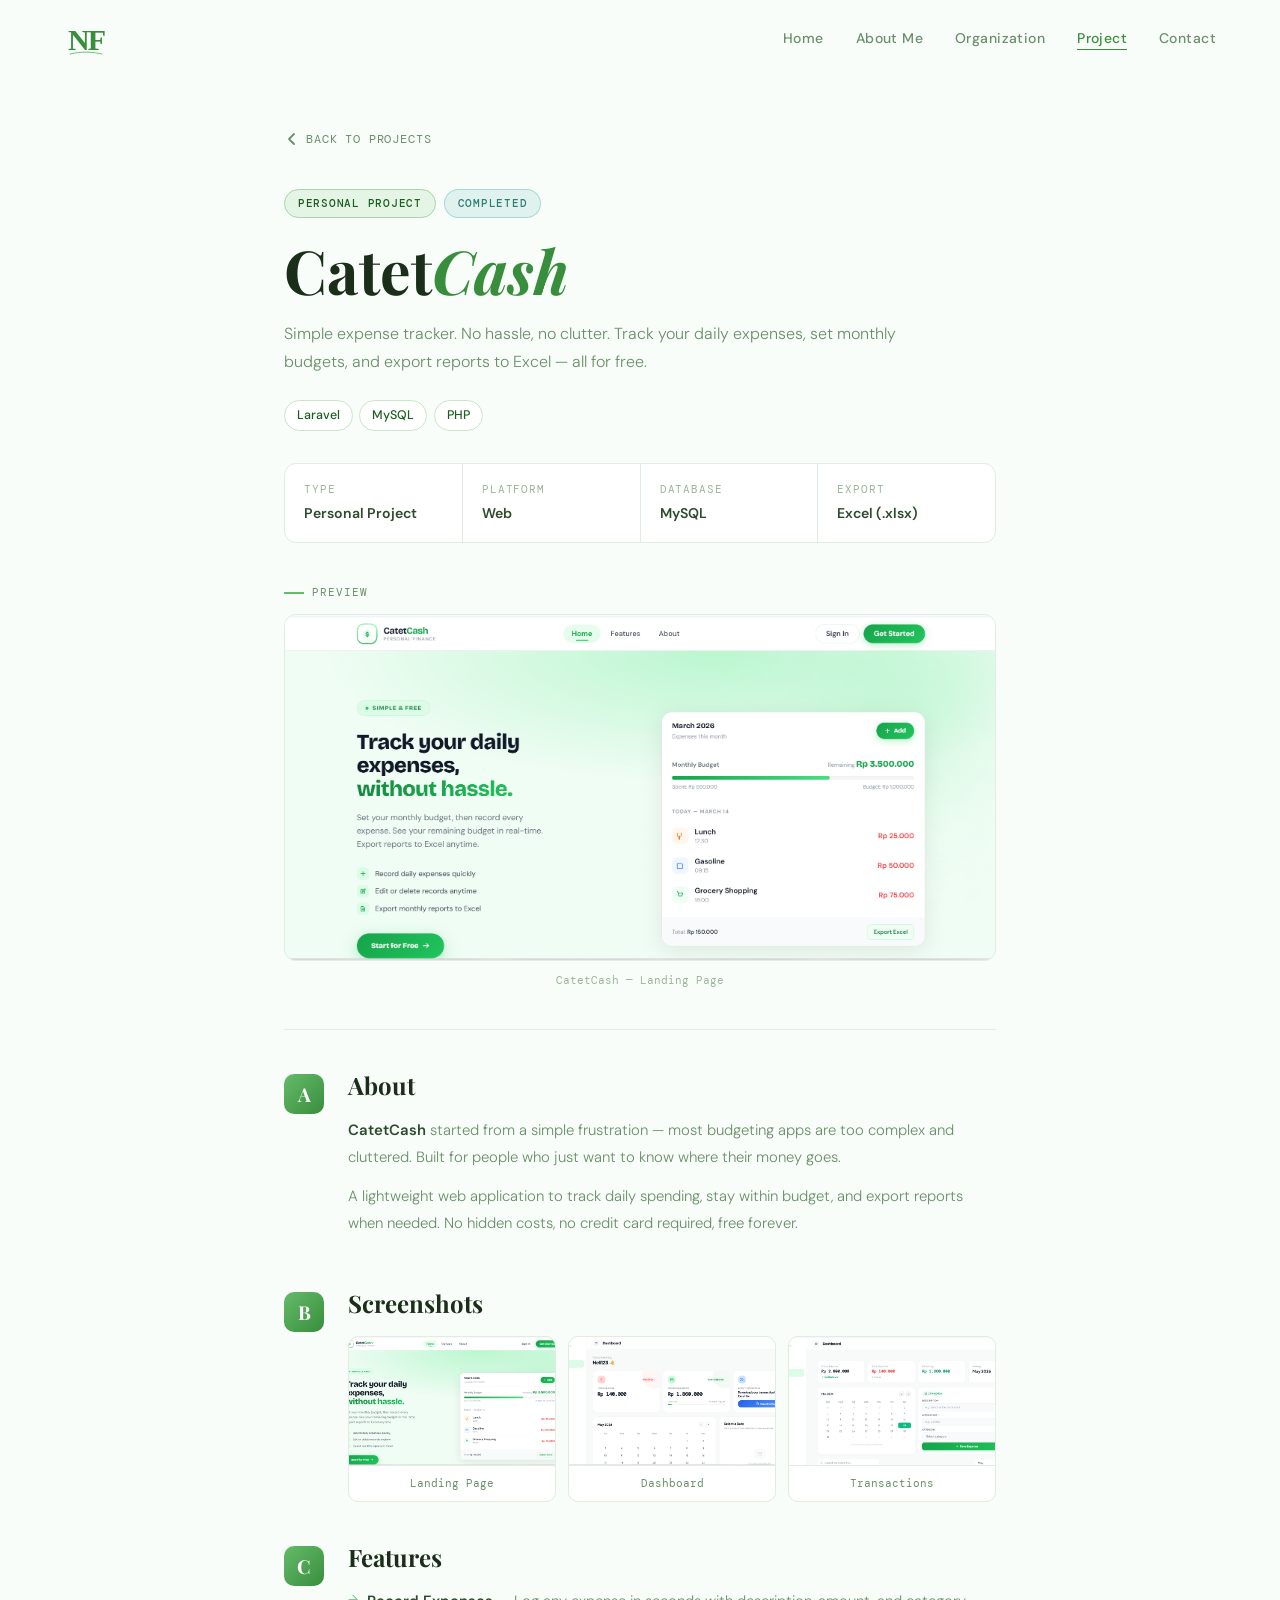
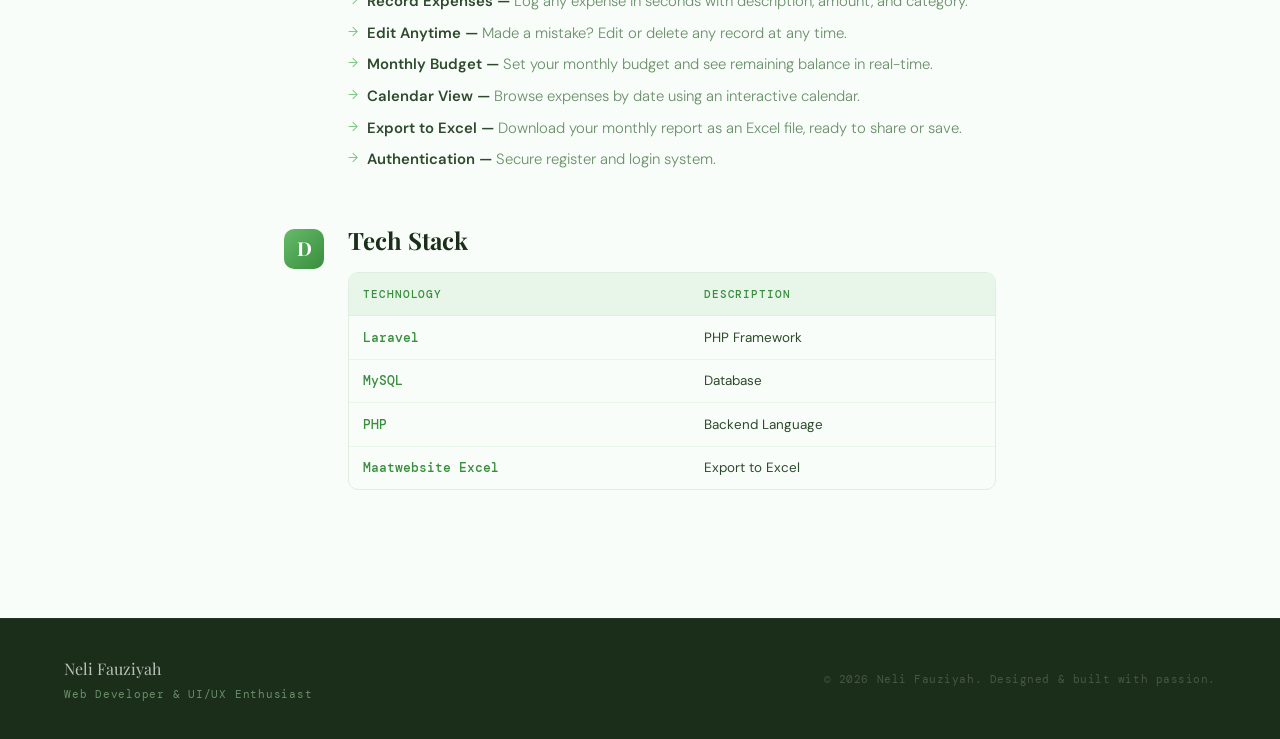
==== catetcash.html @ 25afa0e6 "Add Venus Cars project page with detailed descriptions, requirements, and visuals" ====
<!DOCTYPE html>
<html lang="en">

<head>
    <meta charset="UTF-8" />
    <meta name="viewport" content="width=device-width, initial-scale=1.0" />
    <title>CatetCash — Project</title>
    <link rel="icon" type="image/svg+xml"
        href="data:image/svg+xml,<svg xmlns='http://www.w3.org/2000/svg' viewBox='0 0 64 64'><rect width='64' height='64' rx='14' fill='%23f0faf0'/><text x='6' y='50' font-family='Georgia,serif' font-size='44' font-weight='700' fill='%23388e3c' letter-spacing='-3'>NF</text></svg>" />
    <link
        href="https://fonts.googleapis.com/css2?family=Playfair+Display:ital,wght@0,400;0,700;1,400&family=DM+Sans:wght@300;400;500;600&family=DM+Mono:wght@400;500&display=swap"
        rel="stylesheet" />
    <link rel="stylesheet" href="css/btc_store.css" />
    <style>
        .screenshot-grid {
            display: grid;
            grid-template-columns: repeat(3, 1fr);
            gap: 0.75rem;
            margin-top: 0.5rem;
        }

        .screenshot-item {
            border-radius: 10px;
            overflow: hidden;
            border: 1px solid var(--border);
            background: var(--green-pale);
        }

        .screenshot-frame {
            width: 100%;
            aspect-ratio: 16/10;
            display: flex;
            align-items: center;
            justify-content: center;
            overflow: hidden;
        }

        .screenshot-frame img {
            width: 100%;
            height: 100%;
            object-fit: cover;
            display: block;
        }

        .screenshot-fallback {
            display: none;
            flex-direction: column;
            align-items: center;
            gap: 0.4rem;
            padding: 1.5rem 1rem;
        }

        .screenshot-fallback span {
            font-family: "DM Mono", monospace;
            font-size: 0.65rem;
            color: var(--muted-light);
            text-align: center;
        }

        .screenshot-caption {
            font-family: "DM Mono", monospace;
            font-size: 0.68rem;
            color: var(--muted);
            text-align: center;
            padding: 0.5rem 0.75rem;
            border-top: 1px solid var(--border);
            background: var(--white);
        }

        .stack-table {
            width: 100%;
            border-collapse: collapse;
            font-size: 0.85rem;
        }

        .stack-table thead tr {
            background: var(--green-pale);
        }

        .stack-table th {
            padding: 0.75rem 0.9rem;
            text-align: left;
            font-family: "DM Mono", monospace;
            font-size: 0.68rem;
            color: var(--green);
            letter-spacing: 0.08em;
            text-transform: uppercase;
            font-weight: 500;
            border-bottom: 1px solid var(--border);
            white-space: nowrap;
        }

        .stack-table td {
            padding: 0.7rem 0.9rem;
            color: var(--text);
            font-size: 0.84rem;
            line-height: 1.5;
            border-bottom: 1px solid var(--green-pale);
            vertical-align: middle;
        }

        .stack-table tbody tr:last-child td {
            border-bottom: none;
        }

        .stack-table tbody tr:hover {
            background: #fafff8;
        }

        .stack-name {
            font-family: "DM Mono", monospace;
            font-size: 0.8rem;
            color: var(--green);
            font-weight: 500;
        }

        @media (max-width: 600px) {
            .screenshot-grid {
                grid-template-columns: 1fr;
            }
        }
    </style>
</head>

<body>

    <div class="nav-overlay" id="navOverlay"></div>

    <nav id="navbar">
        <a href="index.html" class="nav-logo">
            <svg width="44" height="44" viewBox="0 0 44 44" fill="none">
                <text x="4" y="34" font-family="Georgia, serif" font-size="30" font-weight="700" fill="#388e3c"
                    letter-spacing="-2">NF</text>
                <path d="M6 38 Q22 34 38 38" fill="none" stroke="#66bb6a" stroke-width="0.9" stroke-linecap="round" />
            </svg>
        </a>
        <ul class="nav-links" id="navLinks">
            <li><a href="index.html">Home</a></li>
            <li><a href="about.html">About Me</a></li>
            <li><a href="organization.html">Organization</a></li>
            <li><a href="project.html" class="active">Project</a></li>
            <li><a href="contact.html">Contact</a></li>
        </ul>
        <div class="hamburger" id="hamburger"><span></span><span></span><span></span></div>
    </nav>

    <main class="page-wrapper">
        <div class="article-container">

            <a href="project.html" class="back-link">
                <svg width="16" height="16" viewBox="0 0 16 16" fill="none" stroke="currentColor" stroke-width="1.8">
                    <path d="M10 3L5 8l5 5" stroke-linecap="round" stroke-linejoin="round" />
                </svg>
                Back to Projects
            </a>

            <header class="article-header">
                <div class="header-badges">
                    <span class="badge badge-cat">Personal Project</span>
                    <span class="badge badge-status">Completed</span>
                </div>
                <h1 class="article-title">Catet<em>Cash</em></h1>
                <p class="article-lead">Simple expense tracker. No hassle, no clutter. Track your daily expenses, set
                    monthly budgets, and export reports to Excel — all for free.</p>
                <div class="header-tags">
                    <span class="tech-chip">Laravel</span>
                    <span class="tech-chip">MySQL</span>
                    <span class="tech-chip">PHP</span>
                </div>
            </header>

            <div class="meta-strip">
                <div class="meta-item">
                    <span class="meta-label">Type</span>
                    <span class="meta-value">Personal Project</span>
                </div>
                <div class="meta-divider"></div>
                <div class="meta-item">
                    <span class="meta-label">Platform</span>
                    <span class="meta-value">Web</span>
                </div>
                <div class="meta-divider"></div>
                <div class="meta-item">
                    <span class="meta-label">Database</span>
                    <span class="meta-value">MySQL</span>
                </div>
                <div class="meta-divider"></div>
                <div class="meta-item">
                    <span class="meta-label">Export</span>
                    <span class="meta-value">Excel (.xlsx)</span>
                </div>
            </div>

            <div class="poster-block reveal">
                <p class="poster-label">Preview</p>
                <div class="poster-frame">
                    <img src="assets/landing1.png" alt="CatetCash Preview"
                        onerror="this.style.display='none';this.nextElementSibling.style.display='flex'" />
                    <div class="poster-fallback">
                        <svg viewBox="0 0 64 64" fill="none" width="48" height="48">
                            <rect x="6" y="12" width="52" height="36" rx="5" stroke="#66bb6a" stroke-width="1.6" />
                            <circle cx="22" cy="27" r="5" stroke="#a5d6a7" stroke-width="1.4" />
                            <path d="M6 40l14-10 10 8 8-7 18 13" stroke="#66bb6a" stroke-width="1.4"
                                stroke-linecap="round" stroke-linejoin="round" />
                        </svg>
                        <span>assets/landing1.png</span>
                        <span class="fallback-note">Website preview screenshot</span>
                    </div>
                </div>
                <p class="poster-caption">CatetCash — Landing Page</p>
            </div>

            <div class="section-divider"></div>

            <section class="content-section reveal">
                <div class="section-marker">A</div>
                <div class="section-body">
                    <h2>About</h2>
                    <p><strong>CatetCash</strong> started from a simple frustration — most budgeting apps are too
                        complex and cluttered. Built for people who just want to know where their money goes.</p>
                    <p>A lightweight web application to track daily spending, stay within budget, and export reports
                        when
                        needed. No hidden costs, no credit card required, free forever.</p>
                </div>
            </section>

            <section class="content-section reveal">
                <div class="section-marker">B</div>
                <div class="section-body">
                    <h2>Screenshots</h2>
                    <div class="screenshot-grid">
                        <div class="screenshot-item">
                            <div class="screenshot-frame">
                                <img src="assets/landing1.png" alt="Landing Page"
                                    onerror="this.style.display='none';this.nextElementSibling.style.display='flex'" />
                                <div class="screenshot-fallback">
                                    <svg viewBox="0 0 32 32" fill="none" width="28" height="28">
                                        <rect x="2" y="5" width="28" height="20" rx="3" stroke="#a5d6a7"
                                            stroke-width="1.4" />
                                        <circle cx="10" cy="13" r="3" stroke="#a5d6a7" stroke-width="1.2" />
                                        <path d="M2 20l7-5 6 4 4-3 11 7" stroke="#a5d6a7" stroke-width="1.2"
                                            stroke-linecap="round" stroke-linejoin="round" />
                                    </svg>
                                    <span>Landing Page</span>
                                </div>
                            </div>
                            <div class="screenshot-caption">Landing Page</div>
                        </div>
                        <div class="screenshot-item">
                            <div class="screenshot-frame">
                                <img src="assets/dashboard.png" alt="Dashboard"
                                    onerror="this.style.display='none';this.nextElementSibling.style.display='flex'" />
                                <div class="screenshot-fallback">
                                    <svg viewBox="0 0 32 32" fill="none" width="28" height="28">
                                        <rect x="2" y="5" width="28" height="20" rx="3" stroke="#a5d6a7"
                                            stroke-width="1.4" />
                                        <rect x="5" y="14" width="6" height="8" rx="1" stroke="#a5d6a7"
                                            stroke-width="1.2" />
                                        <rect x="13" y="10" width="6" height="12" rx="1" stroke="#a5d6a7"
                                            stroke-width="1.2" />
                                        <rect x="21" y="16" width="6" height="6" rx="1" stroke="#a5d6a7"
                                            stroke-width="1.2" />
                                    </svg>
                                    <span>Dashboard</span>
                                </div>
                            </div>
                            <div class="screenshot-caption">Dashboard</div>
                        </div>
                        <div class="screenshot-item">
                            <div class="screenshot-frame">
                                <img src="assets/transaksi.png" alt="Transactions"
                                    onerror="this.style.display='none';this.nextElementSibling.style.display='flex'" />
                                <div class="screenshot-fallback">
                                    <svg viewBox="0 0 32 32" fill="none" width="28" height="28">
                                        <rect x="2" y="5" width="28" height="20" rx="3" stroke="#a5d6a7"
                                            stroke-width="1.4" />
                                        <path d="M6 11h20M6 16h14M6 21h10" stroke="#a5d6a7" stroke-width="1.2"
                                            stroke-linecap="round" />
                                    </svg>
                                    <span>Transactions</span>
                                </div>
                            </div>
                            <div class="screenshot-caption">Transactions</div>
                        </div>
                    </div>
                </div>
            </section>

            <section class="content-section reveal">
                <div class="section-marker">C</div>
                <div class="section-body">
                    <h2>Features</h2>
                    <ul class="article-list">
                        <li><strong>Record Expenses —</strong> Log any expense in seconds with description, amount, and
                            category.</li>
                        <li><strong>Edit Anytime —</strong> Made a mistake? Edit or delete any record at any time.</li>
                        <li><strong>Monthly Budget —</strong> Set your monthly budget and see remaining balance in
                            real-time.</li>
                        <li><strong>Calendar View —</strong> Browse expenses by date using an interactive calendar.</li>
                        <li><strong>Export to Excel —</strong> Download your monthly report as an Excel file, ready to
                            share or save.</li>
                        <li><strong>Authentication —</strong> Secure register and login system.</li>
                    </ul>
                </div>
            </section>

            <section class="content-section reveal">
                <div class="section-marker">D</div>
                <div class="section-body">
                    <h2>Tech Stack</h2>
                    <div class="table-wrap">
                        <table class="stack-table">
                            <thead>
                                <tr>
                                    <th>Technology</th>
                                    <th>Description</th>
                                </tr>
                            </thead>
                            <tbody>
                                <tr>
                                    <td><span class="stack-name">Laravel</span></td>
                                    <td>PHP Framework</td>
                                </tr>
                                <tr>
                                    <td><span class="stack-name">MySQL</span></td>
                                    <td>Database</td>
                                </tr>
                                <tr>
                                    <td><span class="stack-name">PHP</span></td>
                                    <td>Backend Language</td>
                                </tr>
                                <tr>
                                    <td><span class="stack-name">Maatwebsite Excel</span></td>
                                    <td>Export to Excel</td>
                                </tr>
                            </tbody>
                        </table>
                    </div>
                </div>
            </section>

        </div>
    </main>

    <footer>
        <div class="footer-name">
            Neli Fauziyah
            <span>Web Developer &amp; UI/UX Enthusiast</span>
        </div>
        <div class="footer-copy">&copy; 2026 Neli Fauziyah. Designed &amp; built with passion.</div>
    </footer>

    <script src="js/btc_store.js"></script>
</body>

</html>
---- css/btc_store.css ----
:root {
  --green: #388e3c;
  --green-light: #66bb6a;
  --green-pale: #e8f5e9;
  --green-border: #c8e6c9;
  --green-mid: #a5d6a7;
  --green-dark: #1b5e20;
  --teal: #4db6ac;
  --teal-dark: #2e7d72;
  --cream: #f9fdf9;
  --white: #ffffff;
  --dark: #1a2e1a;
  --text: #2d4a2d;
  --muted: #6a8f6a;
  --muted-light: #9ab59a;
  --border: #e0ede0;
}

*,
*::before,
*::after {
  box-sizing: border-box;
  margin: 0;
  padding: 0;
}

html {
  scroll-behavior: smooth;
}

body {
  font-family: "DM Sans", sans-serif;
  background: var(--cream);
  color: var(--text);
  overflow-x: hidden;
  line-height: 1.7;
}

::-webkit-scrollbar {
  width: 5px;
}
::-webkit-scrollbar-track {
  background: var(--green-pale);
}
::-webkit-scrollbar-thumb {
  background: var(--green-light);
  border-radius: 3px;
}

nav {
  position: fixed;
  top: 0;
  left: 0;
  right: 0;
  z-index: 100;
  display: flex;
  align-items: center;
  justify-content: space-between;
  padding: 16px 5vw;
  transition:
    background 0.4s,
    box-shadow 0.4s;
}

nav.scrolled {
  background: rgba(249, 253, 249, 0.95);
  backdrop-filter: blur(12px);
  box-shadow: 0 1px 0 var(--border);
}

.nav-logo {
  display: flex;
  align-items: center;
  text-decoration: none;
  z-index: 101;
}

.nav-links {
  display: flex;
  gap: 2rem;
  list-style: none;
}

.nav-links a {
  font-size: 0.875rem;
  font-weight: 500;
  color: var(--muted);
  text-decoration: none;
  letter-spacing: 0.03em;
  transition: color 0.2s;
  position: relative;
}

.nav-links a::after {
  content: "";
  position: absolute;
  bottom: -3px;
  left: 0;
  width: 0;
  height: 1.5px;
  background: var(--green);
  transition: width 0.3s;
}

.nav-links a:hover,
.nav-links a.active {
  color: var(--green);
}

.nav-links a:hover::after,
.nav-links a.active::after {
  width: 100%;
}

.hamburger {
  display: none;
  flex-direction: column;
  gap: 5px;
  cursor: pointer;
  z-index: 101;
  padding: 4px;
}

.hamburger span {
  display: block;
  width: 24px;
  height: 2px;
  background: var(--green);
  border-radius: 2px;
  transition: all 0.3s;
}

.hamburger.open span:nth-child(1) {
  transform: translateY(7px) rotate(45deg);
}
.hamburger.open span:nth-child(2) {
  opacity: 0;
}
.hamburger.open span:nth-child(3) {
  transform: translateY(-7px) rotate(-45deg);
}

.nav-overlay {
  display: none;
  position: fixed;
  inset: 0;
  background: rgba(0, 0, 0, 0.3);
  z-index: 99;
  opacity: 0;
  transition: opacity 0.3s;
}

.nav-overlay.open {
  display: block;
  opacity: 1;
}

.page-wrapper {
  padding-top: 80px;
}

.article-container {
  max-width: 760px;
  margin: 0 auto;
  padding: 48px 24px 80px;
}

.back-link {
  display: inline-flex;
  align-items: center;
  gap: 6px;
  font-family: "DM Mono", monospace;
  font-size: 0.75rem;
  color: var(--muted);
  text-decoration: none;
  letter-spacing: 0.07em;
  text-transform: uppercase;
  margin-bottom: 2.5rem;
  transition: color 0.2s;
}

.back-link:hover {
  color: var(--green);
}

.article-header {
  margin-bottom: 2rem;
}

.header-badges {
  display: flex;
  flex-wrap: wrap;
  gap: 0.5rem;
  margin-bottom: 1.2rem;
}

.badge {
  padding: 0.25rem 0.8rem;
  border-radius: 20px;
  font-family: "DM Mono", monospace;
  font-size: 0.68rem;
  letter-spacing: 0.07em;
  text-transform: uppercase;
  font-weight: 500;
}

.badge-cat {
  background: rgba(165, 214, 167, 0.25);
  color: var(--green-dark);
  border: 1px solid var(--green-mid);
}

.badge-status {
  background: rgba(77, 182, 172, 0.15);
  color: var(--teal-dark);
  border: 1px solid rgba(77, 182, 172, 0.4);
}

.article-title {
  font-family: "Playfair Display", serif;
  font-size: clamp(2.2rem, 6vw, 3.8rem);
  font-weight: 700;
  color: var(--dark);
  line-height: 1.1;
  margin-bottom: 1rem;
}

.article-title em {
  font-style: italic;
  color: var(--green);
}

.article-lead {
  font-size: 1rem;
  color: var(--muted);
  line-height: 1.75;
  font-weight: 300;
  margin-bottom: 1.5rem;
  max-width: 640px;
}

.header-tags {
  display: flex;
  flex-wrap: wrap;
  gap: 0.4rem;
  margin-bottom: 1.5rem;
}

.tech-chip {
  padding: 0.25rem 0.75rem;
  border-radius: 20px;
  font-size: 0.78rem;
  font-weight: 500;
  background: var(--white);
  color: var(--green-dark);
  border: 1.5px solid var(--green-border);
}

.header-actions {
  display: flex;
  flex-wrap: wrap;
  gap: 0.6rem;
}

.action-btn {
  display: inline-flex;
  align-items: center;
  gap: 6px;
  padding: 0.55rem 1.2rem;
  border-radius: 50px;
  font-size: 0.85rem;
  font-weight: 600;
  text-decoration: none;
  transition: all 0.25s;
  letter-spacing: 0.02em;
}

.btn-dark {
  background: var(--dark);
  color: #fff;
}

.btn-dark:hover {
  background: var(--green-dark);
  transform: translateY(-1px);
}

.btn-green {
  background: linear-gradient(135deg, var(--green-light), var(--green));
  color: #fff;
  box-shadow: 0 3px 12px rgba(56, 142, 60, 0.28);
}

.btn-green:hover {
  transform: translateY(-1px);
  box-shadow: 0 6px 20px rgba(56, 142, 60, 0.38);
}

.btn-outline {
  background: transparent;
  color: var(--green);
  border: 1.5px solid var(--green-light);
}

.btn-outline:hover {
  background: var(--green-pale);
  transform: translateY(-1px);
}

.meta-strip {
  display: flex;
  flex-wrap: wrap;
  gap: 0;
  border: 1px solid var(--border);
  border-radius: 12px;
  background: var(--white);
  overflow: hidden;
  margin-bottom: 2.5rem;
}

.meta-item {
  flex: 1;
  min-width: 120px;
  padding: 1rem 1.2rem;
  display: flex;
  flex-direction: column;
  gap: 0.25rem;
}

.meta-divider {
  width: 1px;
  background: var(--border);
  align-self: stretch;
}

.meta-label {
  font-family: "DM Mono", monospace;
  font-size: 0.68rem;
  color: var(--muted-light);
  text-transform: uppercase;
  letter-spacing: 0.08em;
}

.meta-value {
  font-size: 0.88rem;
  font-weight: 600;
  color: var(--text);
}

.poster-block {
  margin-bottom: 2rem;
}

.poster-label {
  font-family: "DM Mono", monospace;
  font-size: 0.7rem;
  color: var(--muted);
  letter-spacing: 0.09em;
  text-transform: uppercase;
  margin-bottom: 0.75rem;
  display: flex;
  align-items: center;
  gap: 8px;
}

.poster-label::before {
  content: "";
  display: inline-block;
  width: 20px;
  height: 1.5px;
  background: var(--green-light);
}

.poster-frame {
  width: 100%;
  border-radius: 12px;
  overflow: hidden;
  border: 1px solid var(--border);
  background: var(--green-pale);
  min-height: 160px;
  display: flex;
  align-items: center;
  justify-content: center;
}

.poster-frame img {
  width: 100%;
  height: auto;
  display: block;
  object-fit: contain;
}

.poster-fallback {
  display: none;
  flex-direction: column;
  align-items: center;
  gap: 0.6rem;
  padding: 3rem 2rem;
}

.poster-fallback span {
  font-family: "DM Mono", monospace;
  font-size: 0.75rem;
  color: var(--muted);
}

.fallback-note {
  font-size: 0.68rem !important;
  color: var(--muted-light) !important;
}

.poster-caption {
  font-family: "DM Mono", monospace;
  font-size: 0.68rem;
  color: var(--muted-light);
  text-align: center;
  margin-top: 0.6rem;
}

.section-divider {
  height: 1px;
  background: var(--border);
  margin: 2.5rem 0;
}

.content-section {
  display: flex;
  gap: 1.5rem;
  margin-bottom: 2.5rem;
}

.section-marker {
  width: 40px;
  height: 40px;
  min-width: 40px;
  background: linear-gradient(135deg, var(--green-light), var(--green));
  border-radius: 10px;
  display: flex;
  align-items: center;
  justify-content: center;
  font-family: "Playfair Display", serif;
  font-size: 1.2rem;
  font-weight: 700;
  color: #fff;
  align-self: flex-start;
  margin-top: 4px;
}

.section-body {
  flex: 1;
  min-width: 0;
}

.section-body h2 {
  font-family: "Playfair Display", serif;
  font-size: 1.5rem;
  font-weight: 700;
  color: var(--dark);
  margin-bottom: 1rem;
  line-height: 1.3;
}

.section-body h3 {
  font-family: "DM Mono", monospace;
  font-size: 0.78rem;
  font-weight: 500;
  color: var(--green);
  text-transform: uppercase;
  letter-spacing: 0.08em;
  margin-top: 1.5rem;
  margin-bottom: 0.75rem;
}

.section-body p {
  font-size: 0.93rem;
  color: var(--muted);
  line-height: 1.8;
  font-weight: 300;
  margin-bottom: 0.75rem;
}

.section-body p strong {
  color: var(--text);
  font-weight: 600;
}

.section-body p em {
  color: var(--green);
  font-style: italic;
}

.article-list {
  list-style: none;
  padding: 0;
  display: flex;
  flex-direction: column;
  gap: 0.4rem;
  margin-bottom: 0.75rem;
}

.article-list li {
  font-size: 0.93rem;
  color: var(--muted);
  line-height: 1.7;
  font-weight: 300;
  padding-left: 1.2rem;
  position: relative;
}

.article-list li::before {
  content: "→";
  position: absolute;
  left: 0;
  color: var(--green-light);
  font-size: 0.82rem;
}

.article-list li strong {
  color: var(--text);
  font-weight: 600;
}

.table-wrap {
  overflow-x: auto;
  -webkit-overflow-scrolling: touch;
  border-radius: 10px;
  border: 1px solid var(--border);
  margin-bottom: 0.5rem;
}

.req-table {
  width: 100%;
  border-collapse: collapse;
  font-size: 0.85rem;
  min-width: 460px;
}

.req-table thead tr {
  background: var(--green-pale);
}

.req-table th {
  padding: 0.75rem 0.9rem;
  text-align: left;
  font-family: "DM Mono", monospace;
  font-size: 0.68rem;
  color: var(--green);
  letter-spacing: 0.08em;
  text-transform: uppercase;
  font-weight: 500;
  border-bottom: 1px solid var(--border);
  white-space: nowrap;
}

.req-table td {
  padding: 0.7rem 0.9rem;
  color: var(--text);
  font-size: 0.84rem;
  line-height: 1.5;
  border-bottom: 1px solid var(--green-pale);
  vertical-align: middle;
}

.req-table tbody tr:last-child td {
  border-bottom: none;
}

.req-table tbody tr:hover {
  background: #fafff8;
}

.mono {
  font-family: "DM Mono", monospace;
  font-size: 0.76rem;
  color: var(--green);
  white-space: nowrap;
}

.actor-badge {
  display: inline-block;
  padding: 0.18rem 0.6rem;
  border-radius: 20px;
  font-size: 0.7rem;
  font-weight: 500;
  white-space: nowrap;
}

.actor-buyer {
  background: rgba(165, 214, 167, 0.25);
  color: var(--green-dark);
  border: 1px solid var(--green-mid);
}

.actor-seller {
  background: rgba(77, 182, 172, 0.15);
  color: var(--teal-dark);
  border: 1px solid rgba(77, 182, 172, 0.35);
}

.actor-lecturer {
  background: rgba(255, 193, 7, 0.12);
  color: #795500;
  border: 1px solid rgba(255, 193, 7, 0.4);
}

.actor-company {
  background: rgba(121, 85, 72, 0.1);
  color: #4e342e;
  border: 1px solid rgba(121, 85, 72, 0.3);
}

.actor-all {
  background: rgba(56, 142, 60, 0.1);
  color: var(--green-dark);
  border: 1px solid rgba(56, 142, 60, 0.3);
}

.actor-multi {
  background: rgba(100, 120, 200, 0.1);
  color: #2c3a7a;
  border: 1px solid rgba(100, 120, 200, 0.3);
  font-size: 0.65rem;
}

.nfr-grid {
  display: grid;
  grid-template-columns: repeat(2, 1fr);
  gap: 0.75rem;
  margin-top: 0.5rem;
}

.nfr-item {
  display: flex;
  align-items: flex-start;
  gap: 0.75rem;
  padding: 1rem;
  border: 1px solid var(--border);
  border-radius: 10px;
  background: var(--white);
  transition:
    border-color 0.2s,
    box-shadow 0.2s;
}

.nfr-item:hover {
  border-color: var(--green-mid);
  box-shadow: 0 2px 12px rgba(56, 142, 60, 0.08);
}

.nfr-icon {
  width: 34px;
  height: 34px;
  min-width: 34px;
  background: var(--green-pale);
  border-radius: 8px;
  display: flex;
  align-items: center;
  justify-content: center;
}

.nfr-title {
  font-size: 0.85rem;
  font-weight: 600;
  color: var(--dark);
  margin-bottom: 0.25rem;
}

.nfr-desc {
  font-size: 0.78rem;
  color: var(--muted);
  line-height: 1.55;
  font-weight: 300;
}

.role-block {
  border: 1px solid var(--border);
  border-radius: 12px;
  padding: 1.4rem;
  margin-bottom: 1rem;
  background: var(--white);
}

.role-block-buyer {
  background: rgba(77, 182, 172, 0.04);
  border-color: rgba(77, 182, 172, 0.3);
}

.role-header {
  display: flex;
  align-items: center;
  gap: 0.75rem;
  margin-bottom: 0.85rem;
}

.role-icon {
  width: 40px;
  height: 40px;
  min-width: 40px;
  border-radius: 10px;
  display: flex;
  align-items: center;
  justify-content: center;
}

.role-icon-seller {
  background: rgba(56, 142, 60, 0.1);
}

.role-icon-buyer {
  background: rgba(77, 182, 172, 0.15);
}

.role-name {
  font-family: "Playfair Display", serif;
  font-size: 1.05rem;
  font-weight: 700;
  color: var(--dark);
}

.role-name-buyer {
  color: var(--teal-dark);
}

.role-sub {
  font-family: "DM Mono", monospace;
  font-size: 0.7rem;
  color: var(--muted-light);
  margin-top: 2px;
}

.access-label {
  font-family: "DM Mono", monospace;
  font-size: 0.7rem;
  color: var(--green);
  text-transform: uppercase;
  letter-spacing: 0.07em;
  font-weight: 500;
  margin-top: 0.75rem;
  margin-bottom: 0.4rem;
}

.page-nav {
  display: flex;
  justify-content: space-between;
  align-items: center;
  flex-wrap: wrap;
  gap: 0.75rem;
  margin-top: 1rem;
}

.page-nav-btn {
  display: inline-flex;
  align-items: center;
  gap: 7px;
  padding: 0.6rem 1.2rem;
  border-radius: 50px;
  font-size: 0.85rem;
  font-weight: 500;
  text-decoration: none;
  color: var(--muted);
  border: 1px solid var(--border);
  background: var(--white);
  transition: all 0.2s;
}

.page-nav-btn:hover {
  color: var(--green);
  border-color: var(--green-mid);
  background: var(--green-pale);
}

.page-nav-next {
  color: var(--green);
  border-color: var(--green-mid);
}

footer {
  background: var(--dark);
  padding: 2.2rem 5vw;
  display: flex;
  align-items: center;
  justify-content: space-between;
  flex-wrap: wrap;
  gap: 0.75rem;
  border-top: 1px solid rgba(255, 255, 255, 0.04);
}

.footer-name {
  font-family: "Playfair Display", serif;
  font-size: 1rem;
  color: rgba(255, 255, 255, 0.7);
}

.footer-name span {
  display: block;
  font-family: "DM Mono", monospace;
  font-size: 0.68rem;
  color: var(--muted);
  letter-spacing: 0.07em;
  margin-top: 3px;
}

.footer-copy {
  font-family: "DM Mono", monospace;
  font-size: 0.68rem;
  color: rgba(255, 255, 255, 0.2);
  letter-spacing: 0.05em;
}

.reveal {
  opacity: 0;
  transform: translateY(20px);
  transition:
    opacity 0.6s ease,
    transform 0.6s ease;
}

.reveal.visible {
  opacity: 1;
  transform: none;
}

@media (max-width: 768px) {
  nav {
    padding: 14px 5vw;
  }

  .nav-links {
    position: fixed;
    top: 0;
    right: -100%;
    width: 72%;
    max-width: 280px;
    height: 100vh;
    background: rgba(249, 253, 249, 0.98);
    backdrop-filter: blur(20px);
    flex-direction: column;
    justify-content: center;
    align-items: center;
    gap: 2.4rem;
    transition: right 0.4s ease;
    box-shadow: -6px 0 24px rgba(56, 142, 60, 0.1);
    z-index: 100;
    list-style: none;
  }

  .nav-links.open {
    right: 0;
  }

  .nav-links a {
    font-size: 1.05rem;
  }

  .hamburger {
    display: flex;
  }

  .article-container {
    padding: 36px 18px 60px;
  }

  .meta-strip {
    flex-direction: column;
  }

  .meta-divider {
    width: 100%;
    height: 1px;
    align-self: auto;
  }

  .meta-item {
    flex-direction: row;
    justify-content: space-between;
    align-items: center;
    padding: 0.8rem 1rem;
  }

  .nfr-grid {
    grid-template-columns: 1fr;
  }

  .content-section {
    flex-direction: column;
    gap: 1rem;
  }

  .section-marker {
    width: 36px;
    height: 36px;
    min-width: 36px;
    font-size: 1.1rem;
  }

  .header-actions {
    flex-direction: column;
  }

  .action-btn {
    width: 100%;
    justify-content: center;
  }

  .page-nav {
    flex-direction: column;
    align-items: stretch;
  }

  .page-nav-btn {
    justify-content: center;
    width: 100%;
  }

  footer {
    flex-direction: column;
    text-align: center;
  }
}

@media (max-width: 480px) {
  .article-container {
    padding: 28px 16px 52px;
  }

  .article-title {
    font-size: 2rem;
  }

  .article-lead {
    font-size: 0.93rem;
  }

  .role-block {
    padding: 1.1rem;
  }

  .req-table th,
  .req-table td {
    padding: 0.6rem 0.7rem;
    font-size: 0.8rem;
  }
}
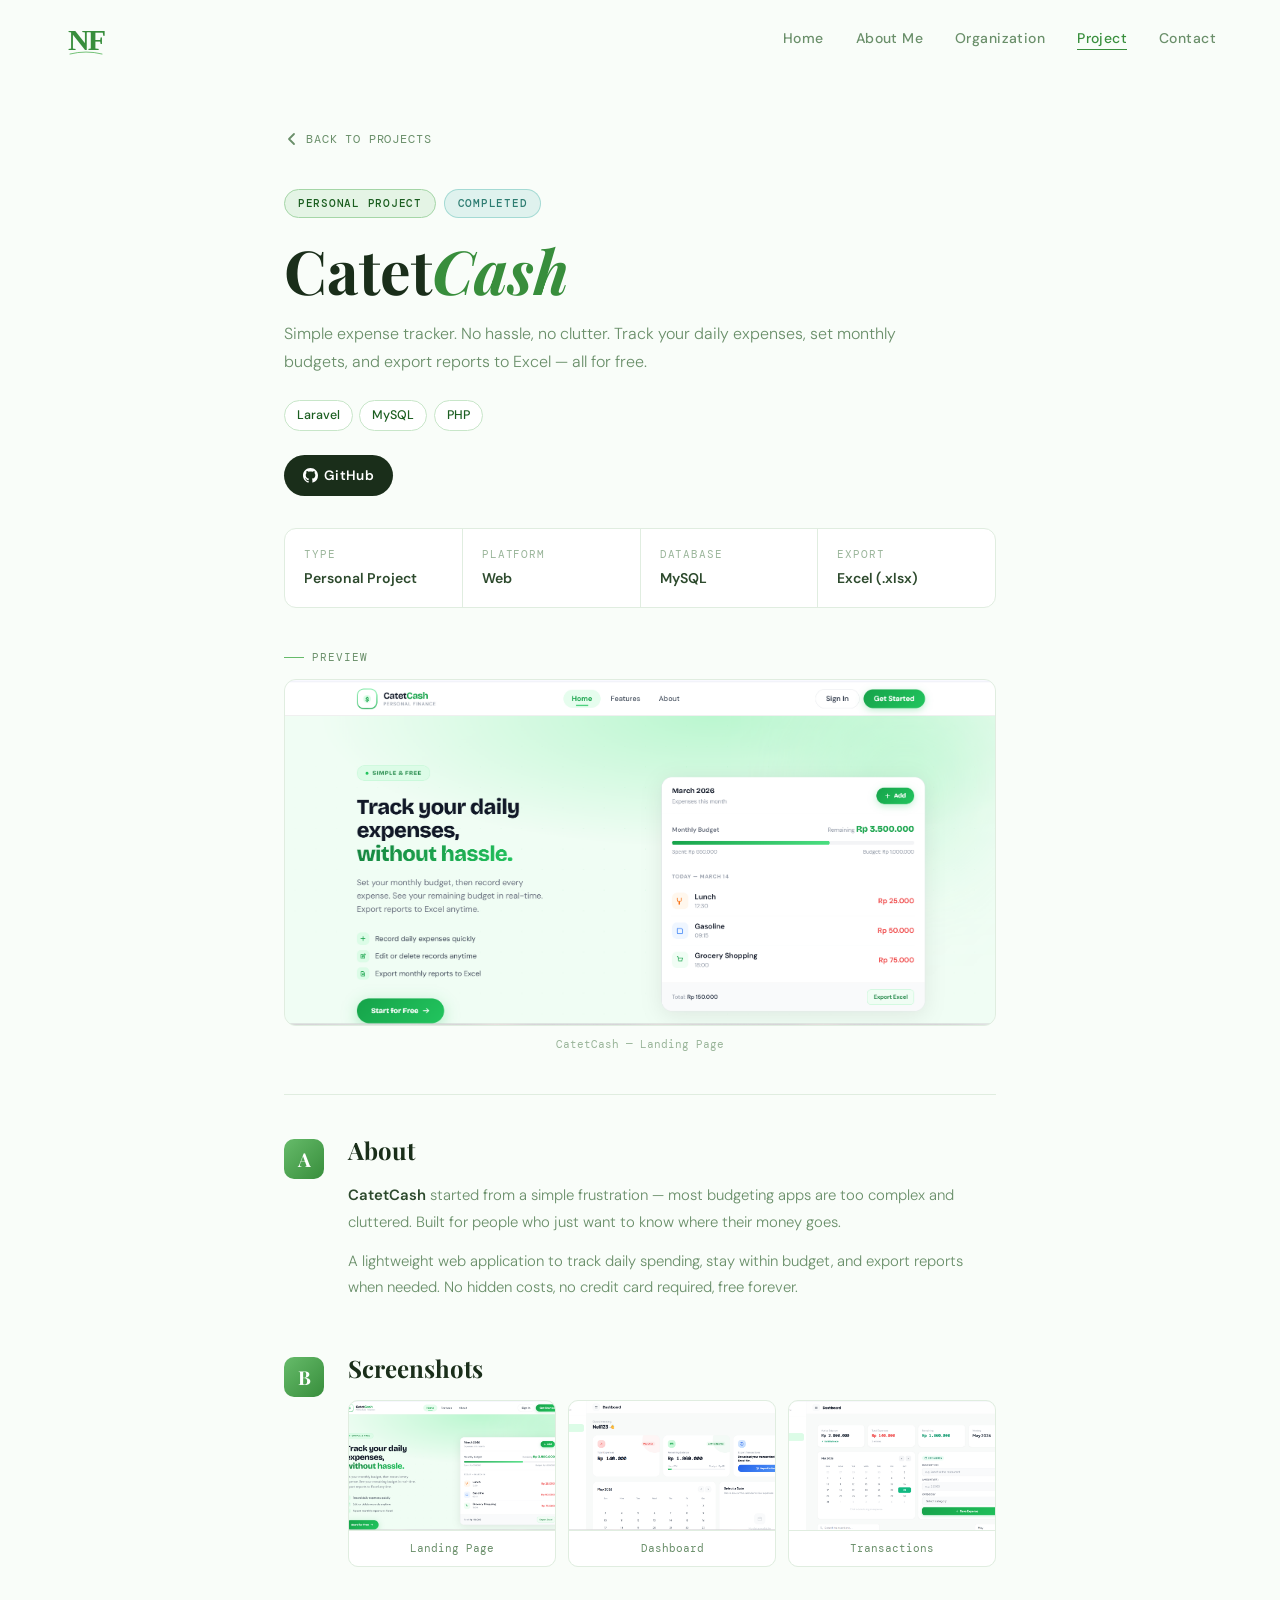
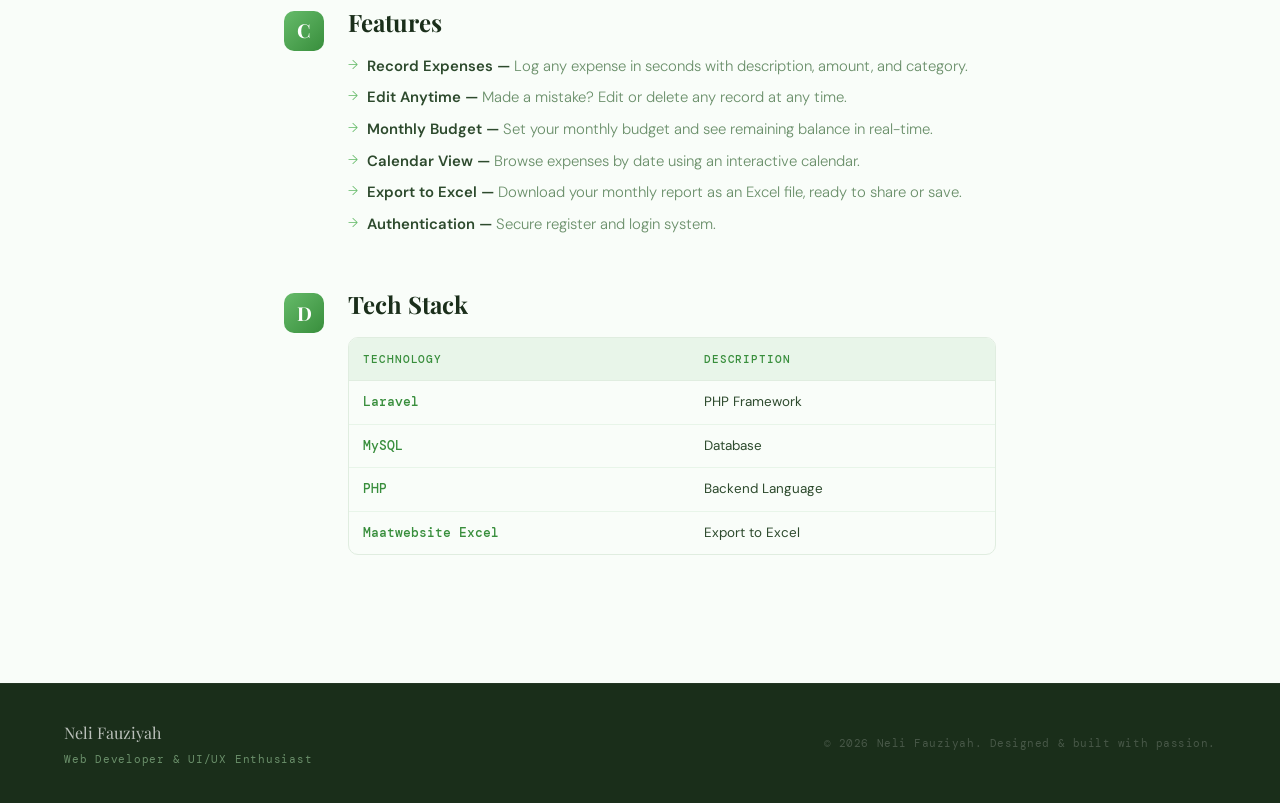
==== commit 0e96f02e: "Add GitHub link to CatetCash project header for easy access" ====
--- a/catetcash.html
+++ b/catetcash.html
@@ -167,7 +167,18 @@
                     <span class="tech-chip">MySQL</span>
                     <span class="tech-chip">PHP</span>
                 </div>
+                <div class="header-actions">
+                    <a href="https://github.com/nelifauziyah88/CatetCash.git" target="_blank"
+                        class="action-btn btn-dark">
+                        <svg width="15" height="15" viewBox="0 0 16 16" fill="currentColor">
+                            <path
+                                d="M8 0C3.58 0 0 3.58 0 8c0 3.54 2.29 6.53 5.47 7.59.4.07.55-.17.55-.38 0-.19-.01-.82-.01-1.49-2.01.37-2.53-.49-2.69-.94-.09-.23-.48-.94-.82-1.13-.28-.15-.68-.52-.01-.53.63-.01 1.08.58 1.23.82.72 1.21 1.87.87 2.33.66.07-.52.28-.87.51-1.07-1.78-.2-3.64-.89-3.64-3.95 0-.87.31-1.59.82-2.15-.08-.2-.36-1.02.08-2.12 0 0 .67-.21 2.2.82.64-.18 1.32-.27 2-.27.68 0 1.36.09 2 .27 1.53-1.04 2.2-.82 2.2-.82.44 1.1.16 1.92.08 2.12.51.56.82 1.27.82 2.15 0 3.07-1.87 3.75-3.65 3.95.29.25.54.73.54 1.48 0 1.07-.01 1.93-.01 2.2 0 .21.15.46.55.38A8.013 8.013 0 0016 8c0-4.42-3.58-8-8-8z" />
+                        </svg>
+                        GitHub
+                    </a>
+                </div>
             </header>
+
 
             <div class="meta-strip">
                 <div class="meta-item">
